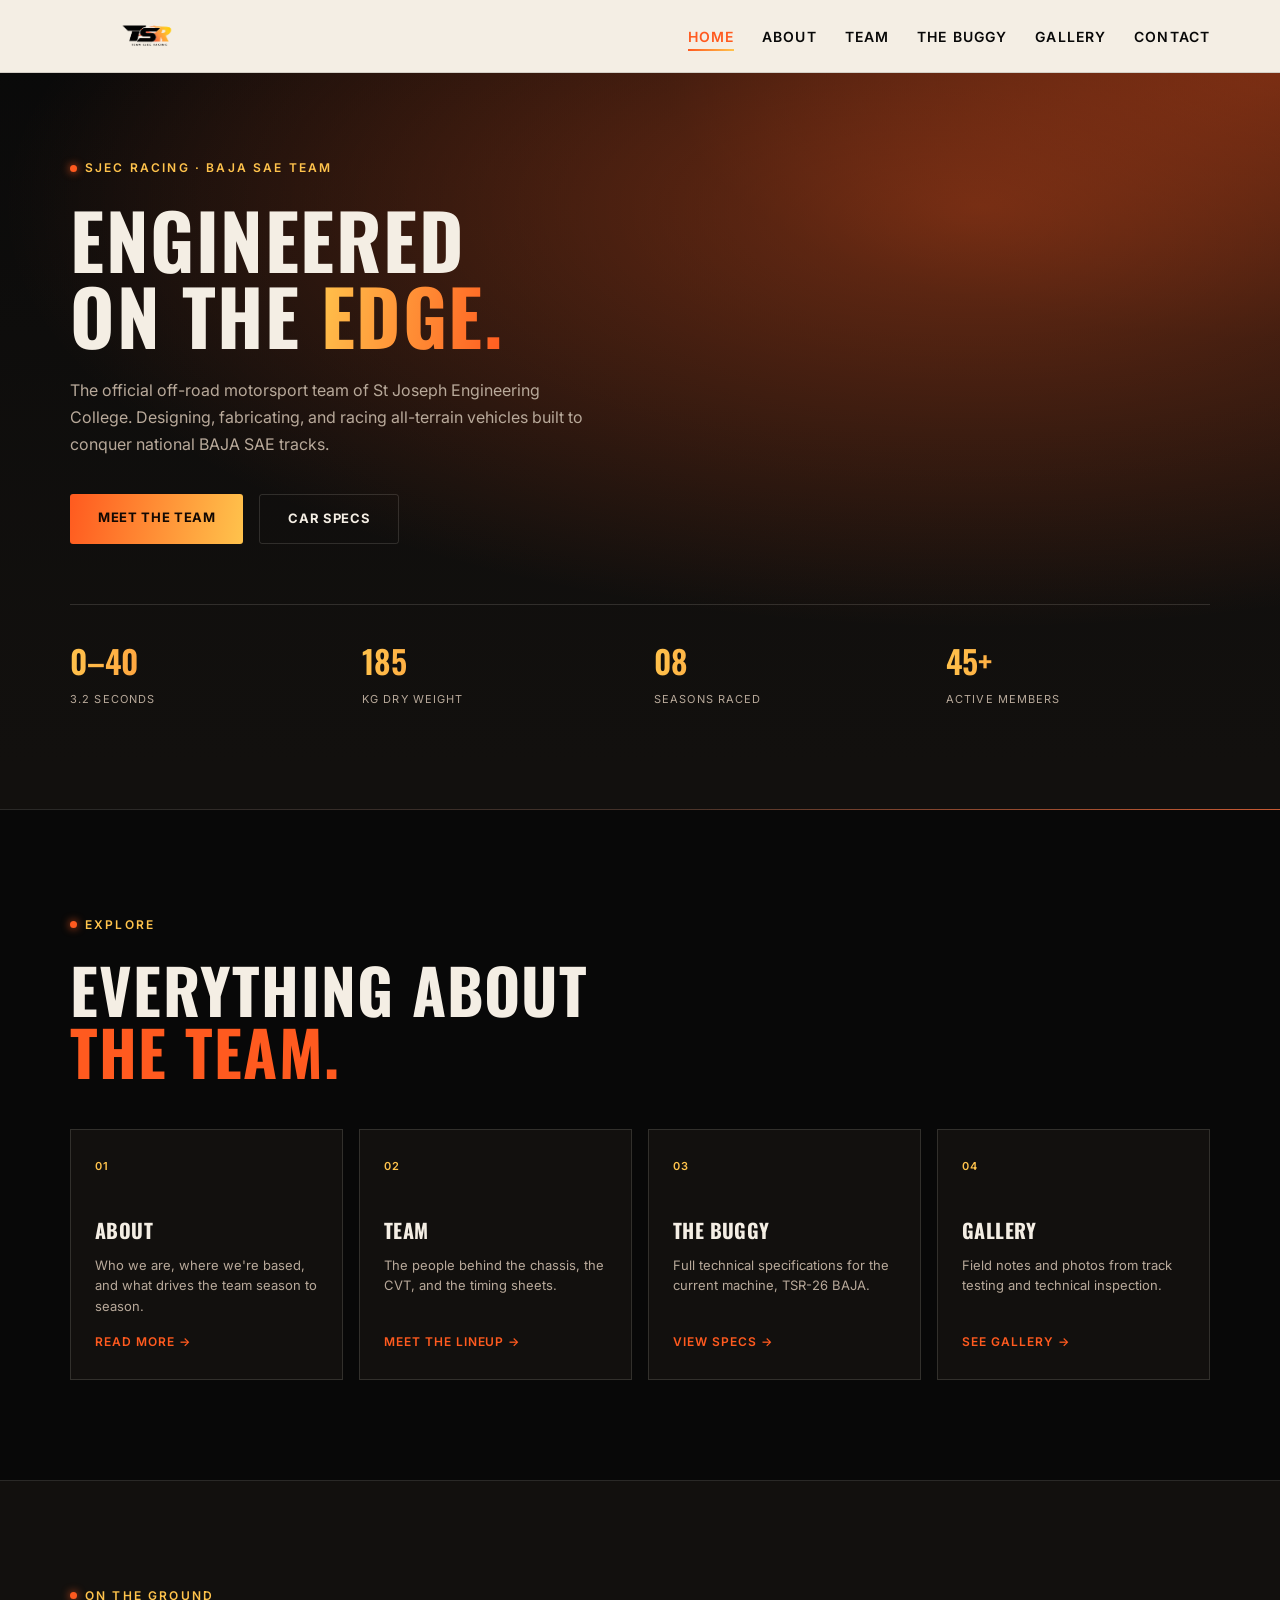
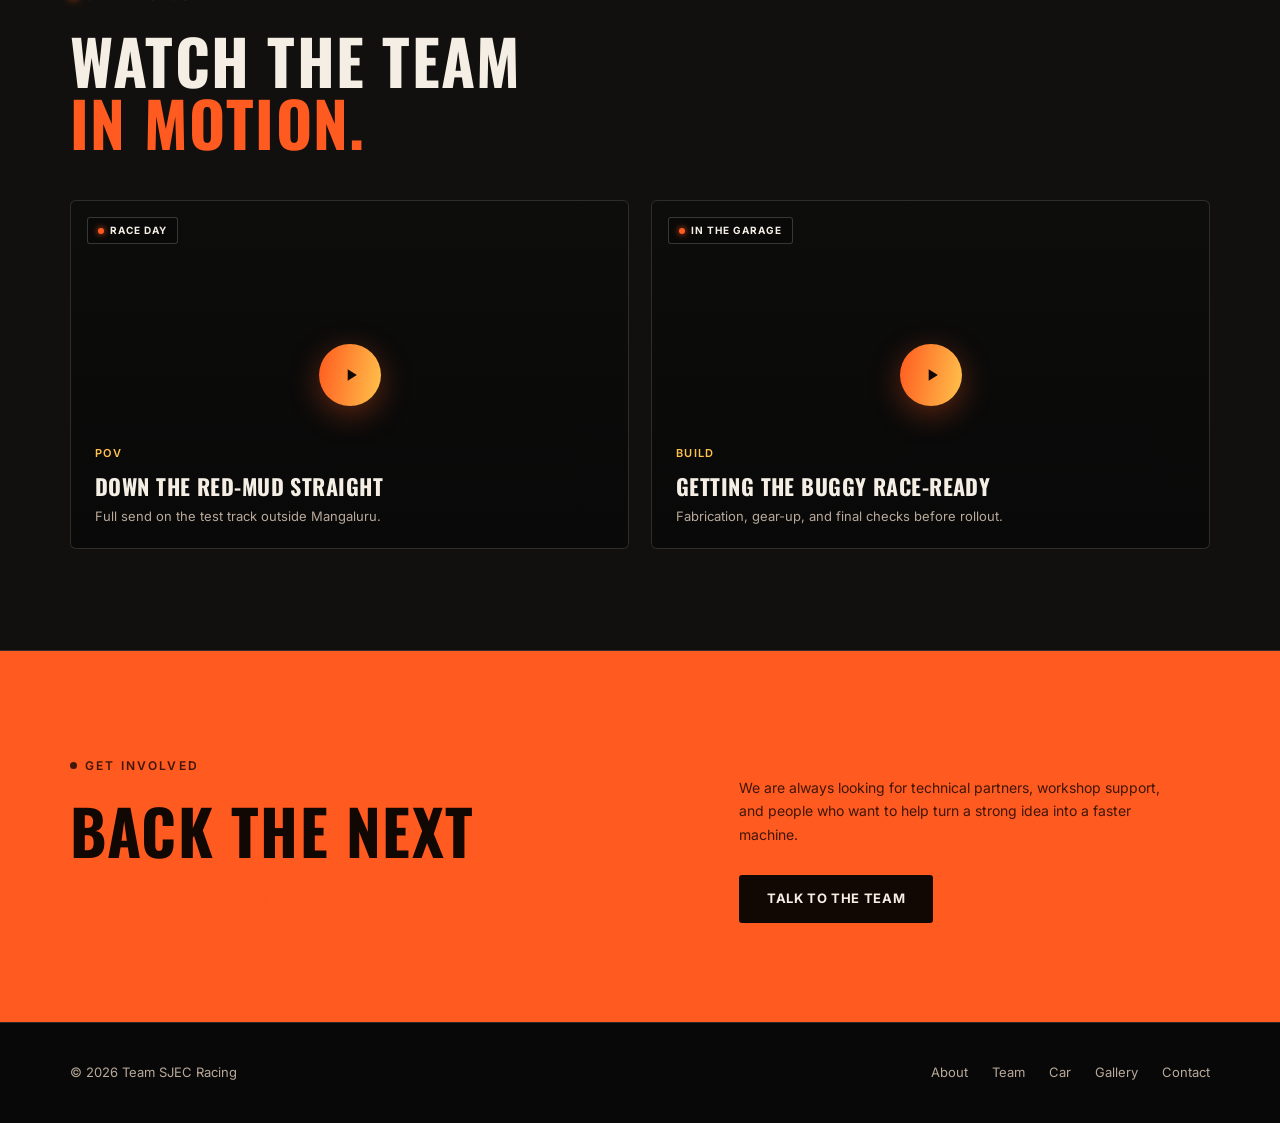
==== index.html @ 3e98de1a "Add files via upload" ====
<!DOCTYPE html>
<html lang="en">
<head>
  <meta charset="UTF-8">
  <meta name="viewport" content="width=device-width, initial-scale=1.0">
  <title>Team SJEC Racing — Home</title>
  <link rel="preconnect" href="https://fonts.googleapis.com">
  <link href="https://fonts.googleapis.com/css2?family=Oswald:wght@400;500;600;700&family=Inter:wght@400;500;600&display=swap" rel="stylesheet">
  <link rel="stylesheet" href="style.css">
</head>
<body>

  <!-- Navigation -->
  <header>
    <div class="wrap">
      <nav>
        <a href="index.html" class="logo-link">
          <img src="logo.png" alt="Team SJEC Racing logo">
        </a>
        <ul class="navlinks">
          <li><a href="index.html" class="active">Home</a></li>
          <li><a href="about.html">About</a></li>
          <li><a href="team.html">Team</a></li>
          <li><a href="car.html">The Buggy</a></li>
          <li><a href="gallery.html">Gallery</a></li>
          <li><a href="contact.html">Contact</a></li>
        </ul>
      </nav>
    </div>
  </header>

  <!-- Hero Section -->
  <section class="hero">
    <div class="hero-media" id="hero-media"></div>
    <div class="wrap">
      <div class="eyebrow"><span class="dot"></span> <span id="team-tagline-eyebrow">SJEC RACING · BAJA SAE TEAM</span></div>
      <h1 id="hero-title">Engineered<br>on the <span class="accent">edge.</span></h1>
      <p class="lede" id="hero-desc"></p>

      <div class="hero-ctas">
        <a class="btn-primary" href="team.html">Meet The Team</a>
        <a class="btn-ghost" href="car.html">Car Specs</a>
      </div>

      <div class="stat-strip" id="stats-container">
        <!-- Injected via data.js -->
      </div>
    </div>
  </section>

  <!-- Section teasers, each linking to its own dedicated page -->
  <section class="content-section">
    <div class="wrap">
      <div class="section-heading">
        <div class="eyebrow"><span class="dot"></span> EXPLORE</div>
        <h2>Everything about<br><span class="accent">the team.</span></h2>
      </div>
      <div class="teaser-grid">
        <a class="teaser-card" href="about.html">
          <span class="card-index">01</span>
          <h3>About</h3>
          <p>Who we are, where we're based, and what drives the team season to season.</p>
          <span class="teaser-go">Read more →</span>
        </a>
        <a class="teaser-card" href="team.html">
          <span class="card-index">02</span>
          <h3>Team</h3>
          <p>The people behind the chassis, the CVT, and the timing sheets.</p>
          <span class="teaser-go">Meet the lineup →</span>
        </a>
        <a class="teaser-card" href="car.html">
          <span class="card-index">03</span>
          <h3>The Buggy</h3>
          <p>Full technical specifications for the current machine, <span id="teaser-car-model"></span>.</p>
          <span class="teaser-go">View specs →</span>
        </a>
        <a class="teaser-card" href="gallery.html">
          <span class="card-index">04</span>
          <h3>Gallery</h3>
          <p>Field notes and photos from track testing and technical inspection.</p>
          <span class="teaser-go">See gallery →</span>
        </a>
      </div>
    </div>
  </section>

  <!-- Video Reel Showcase -->
  <section class="reel-section">
    <div class="wrap">
      <div class="section-heading">
        <div class="eyebrow"><span class="dot"></span> ON THE GROUND</div>
        <h2>Watch the team<br><span class="accent">in motion.</span></h2>
      </div>
      <div class="reel-grid">
        <article class="reel-card" tabindex="0">
          <span class="reel-badge"><span class="rec-dot"></span> RACE DAY</span>
          <video src="assets/videos/reel-join.mp4" poster="assets/images/reel-join-poster.jpg" muted loop playsinline preload="metadata"></video>
          <button class="reel-play" aria-label="Play race day clip">
            <svg viewBox="0 0 24 24"><path d="M8 5v14l11-7z"/></svg>
          </button>
          <div class="reel-info">
            <span class="card-index">POV</span>
            <h3>Down the red-mud straight</h3>
            <p>Full send on the test track outside Mangaluru.</p>
          </div>
        </article>
        <article class="reel-card" tabindex="0">
          <span class="reel-badge"><span class="rec-dot"></span> IN THE GARAGE</span>
          <video src="assets/videos/reel-recruit.mp4" poster="assets/images/reel-recruit-poster.jpg" muted loop playsinline preload="metadata"></video>
          <button class="reel-play" aria-label="Play garage clip">
            <svg viewBox="0 0 24 24"><path d="M8 5v14l11-7z"/></svg>
          </button>
          <div class="reel-info">
            <span class="card-index">BUILD</span>
            <h3>Getting the buggy race-ready</h3>
            <p>Fabrication, gear-up, and final checks before rollout.</p>
          </div>
        </article>
      </div>
    </div>
  </section>

  <section class="contact-section" id="contact">
    <div class="wrap contact-inner">
      <div>
        <div class="eyebrow"><span class="dot"></span> GET INVOLVED</div>
        <h2>Back the next<br><span class="accent">starting line.</span></h2>
      </div>
      <div class="contact-copy">
        <p>We are always looking for technical partners, workshop support, and people who want to help turn a strong idea into a faster machine.</p>
        <a class="btn-primary" href="contact.html">Talk to the team</a>
      </div>
    </div>
  </section>

  <!-- Global Footer -->
  <footer>
    <div class="wrap footer-inner">
      <div id="footer-copy">© 2026 Team SJEC Racing</div>
      <div class="footer-links">
        <a href="about.html">About</a>
        <a href="team.html">Team</a>
        <a href="car.html">Car</a>
        <a href="gallery.html">Gallery</a>
        <a href="contact.html">Contact</a>
      </div>
    </div>
  </footer>

  <!-- Script Injection -->
  <script src="data.js"></script>
  <script>
    document.getElementById('hero-desc').textContent = TSR_DATA.team.description;

    document.getElementById('hero-media').innerHTML =
      `<video autoplay muted loop playsinline preload="auto" poster="assets/images/hero-poster.jpg" aria-hidden="true">
         <source src="assets/videos/hero-loop.mp4" type="video/mp4">
       </video>`;

    document.getElementById('teaser-car-model').textContent = TSR_DATA.featuredCar.model;

    const statsContainer = document.getElementById('stats-container');
    statsContainer.innerHTML = TSR_DATA.team.stats.map(stat => `
      <div class="stat">
        <b>${stat.value}</b>
        <span>${stat.label}</span>
      </div>
    `).join('');
  </script>
  <script src="motion.js"></script>
</body>
</html>
---- style.css ----
:root {
  --black: #080808;
  --charcoal: #12100e;
  --orange-hot: #FF5A1F;
  --orange-deep: #b93f16;
  --gold: #ffc34c;
  --cream: #F4EEE4;
  --muted: #B8A99A;
  --line: rgba(244, 238, 228, 0.14);
}

* {
  box-sizing: border-box;
  margin: 0;
  padding: 0;
}

body {
  background: var(--black);
  color: var(--cream);
  font-family: 'Inter', sans-serif;
  overflow-x: hidden;
  line-height: 1.5;
}

h1, h2, h3, h4, .display {
  font-family: 'Oswald', sans-serif;
  text-transform: uppercase;
  letter-spacing: 0.02em;
}

a {
  color: inherit;
  text-decoration: none;
}

.wrap {
  max-width: 1200px;
  margin: 0 auto;
  padding: 0 30px;
}

/* Header & Navigation */
header {
  position: sticky;
  top: 0;
  z-index: 100;
  background: var(--cream);
  backdrop-filter: blur(10px);
  border-bottom: 1px solid rgba(8, 8, 8, 0.14);
}

nav {
  display: flex;
  align-items: center;
  justify-content: space-between;
  padding: 12px 0;
}

.logo-link {
  display: flex;
  align-items: center;
  gap: 12px;
}

.logo-link img {
  height: 48px;
  width: 154px;
  object-fit: contain;
  display: block;
}

.logo-link span {
  display: none;
}

.navlinks {
  display: flex;
  gap: 28px;
  list-style: none;
}

.navlinks a {
  font-size: 14px;
  font-weight: 600;
  letter-spacing: 0.08em;
  text-transform: uppercase;
  color: var(--black);
  transition: color 0.2s ease;
}

.navlinks a:hover,
.navlinks a.active {
  color: var(--orange-hot);
}

/* Hero Section */
.hero {
  position: relative;
  padding: 80px 0 100px;
  background:
    radial-gradient(120% 90% at 75% 20%, rgba(255, 90, 31, 0.25), transparent 60%),
    radial-gradient(80% 60% at 100% 0%, var(--orange-deep) 0%, transparent 60%),
    linear-gradient(180deg, var(--black) 0%, var(--charcoal) 100%);
  border-bottom: 1px solid var(--line);
  overflow: hidden;
}

.hero-media {
  position: absolute;
  inset: 0;
  z-index: 0;
}

.hero-media img {
  width: 100%;
  height: 100%;
  object-fit: cover;
  opacity: 0.28;
  filter: grayscale(25%) contrast(1.05);
}

.hero-media::after {
  content: "";
  position: absolute;
  inset: 0;
  background:
    radial-gradient(120% 90% at 75% 20%, rgba(255, 90, 31, 0.35), transparent 60%),
    linear-gradient(180deg, rgba(11, 11, 11, 0.55) 0%, var(--charcoal) 92%);
}

.hero > .wrap {
  position: relative;
  z-index: 1;
}

.eyebrow {
  display: inline-flex;
  align-items: center;
  gap: 8px;
  font-size: 12px;
  letter-spacing: 0.18em;
  color: var(--gold);
  font-weight: 600;
  margin-bottom: 24px;
}

.eyebrow .dot {
  width: 7px;
  height: 7px;
  border-radius: 50%;
  background: var(--orange-hot);
  box-shadow: 0 0 8px var(--orange-hot);
}

.hero h1 {
  font-size: clamp(48px, 6vw, 76px);
  line-height: 1;
  font-weight: 700;
  max-width: 850px;
}

.hero h1 .accent {
  background: linear-gradient(100deg, var(--gold), var(--orange-hot));
  -webkit-background-clip: text;
  background-clip: text;
  color: transparent;
}

.hero p.lede {
  max-width: 520px;
  margin-top: 24px;
  font-size: 16px;
  color: var(--muted);
  line-height: 1.7;
}

.hero-ctas {
  display: flex;
  gap: 16px;
  margin-top: 36px;
}

.btn-primary {
  padding: 14px 28px;
  font-weight: 700;
  font-size: 13px;
  letter-spacing: 0.05em;
  text-transform: uppercase;
  background: linear-gradient(100deg, var(--orange-hot), var(--gold));
  color: #120803;
  border-radius: 3px;
  display: inline-block;
  transition: transform 0.15s ease, opacity 0.2s ease;
}

.btn-ghost {
  padding: 14px 28px;
  font-weight: 700;
  font-size: 13px;
  letter-spacing: 0.05em;
  text-transform: uppercase;
  border: 1px solid var(--line);
  color: var(--cream);
  border-radius: 3px;
  display: inline-block;
  transition: background 0.2s ease;
}

.btn-primary:hover { opacity: 0.92; transform: translateY(-1px); }
.btn-ghost:hover { background: rgba(255, 255, 255, 0.05); }

/* Quick Stats Bar */
.stat-strip {
  display: grid;
  grid-template-columns: repeat(auto-fit, minmax(130px, 1fr));
  gap: 28px;
  margin-top: 60px;
  padding-top: 32px;
  border-top: 1px solid var(--line);
}

.stat b {
  display: block;
  font-family: 'Oswald';
  font-size: 32px;
  font-weight: 600;
  background: linear-gradient(100deg, var(--gold), var(--orange-hot));
  -webkit-background-clip: text;
  background-clip: text;
  color: transparent;
}

.stat span {
  font-size: 11px;
  letter-spacing: 0.1em;
  color: var(--muted);
  text-transform: uppercase;
}

/* Feature Spotlight Grid */
.spotlight {
  padding: 90px 0;
  background: var(--charcoal);
  border-bottom: 1px solid var(--line);
}

.spotlight-grid {
  display: grid;
  grid-template-columns: 1.1fr 0.9fr;
  gap: 50px;
  align-items: center;
}

.spotlight-image {
  position: relative;
  min-height: 420px;
  border: 1px solid var(--line);
  border-radius: 4px;
  overflow: hidden;
  background:
    linear-gradient(135deg, rgba(255, 90, 31, 0.2), transparent 45%),
    repeating-linear-gradient(135deg, rgba(244, 238, 228, 0.06) 0 1px, transparent 1px 18px),
    #0d0d0c;
  display: flex;
  flex-direction: column;
  justify-content: space-between;
  padding: 34px;
}

.spotlight-image img {
  position: absolute;
  inset: 0;
  width: 100%;
  height: 100%;
  object-fit: cover;
  z-index: 0;
}

.spotlight-image.has-photo::before {
  content: "";
  position: absolute;
  inset: 0;
  z-index: 1;
  background: linear-gradient(180deg, rgba(11, 11, 11, 0) 40%, rgba(11, 11, 11, 0.85) 100%);
}

.spotlight-image.has-photo .machine-number,
.spotlight-image.has-photo .machine-label {
  position: relative;
  z-index: 2;
}

.spotlight-image.has-photo .machine-number {
  font-size: clamp(56px, 9vw, 110px);
}

.machine-number {
  font-family: 'Oswald', sans-serif;
  font-size: clamp(100px, 18vw, 220px);
  line-height: 0.8;
  color: var(--cream);
  letter-spacing: -0.02em;
}

.machine-number span {
  color: var(--orange-hot);
}

.machine-label {
  align-self: flex-end;
  max-width: 180px;
  color: var(--gold);
  font-size: 11px;
  font-weight: 600;
  letter-spacing: 0.15em;
  line-height: 1.5;
  text-align: right;
}

.content-section {
  padding: 100px 0;
  background: var(--black);
  border-bottom: 1px solid var(--line);
}

.section-heading {
  margin-bottom: 48px;
}

.section-heading h2,
.contact-section h2 {
  font-size: clamp(38px, 5vw, 62px);
  line-height: 1;
}

.section-heading .accent,
.contact-section .accent {
  color: var(--orange-hot);
}

.member-grid,
.gallery-grid {
  display: grid;
  grid-template-columns: repeat(3, 1fr);
  gap: 16px;
}

.member-card,
.field-card {
  border: 1px solid var(--line);
  background: var(--charcoal);
  overflow: hidden;
}

.field-photo {
  position: relative;
  aspect-ratio: 4 / 3;
  background: #161412;
  overflow: hidden;
}

.field-photo img {
  width: 100%;
  height: 100%;
  object-fit: cover;
  display: block;
  transition: transform 0.4s ease;
}

.field-card:hover .field-photo img {
  transform: scale(1.04);
}

.field-photo .field-number {
  position: absolute;
  top: 14px;
  left: 14px;
  padding: 4px 10px;
  background: rgba(11, 11, 11, 0.7);
  border: 1px solid rgba(244, 238, 228, 0.25);
  border-radius: 3px;
}

.field-card-body {
  padding: 22px 24px 26px;
}

.member-card {
  display: flex;
  flex-direction: column;
}

.card-index,
.card-subteam,
.field-number {
  color: var(--gold);
  font-size: 11px;
  font-weight: 600;
  letter-spacing: 0.12em;
  text-transform: uppercase;
}

.member-card h3 {
  margin-top: 42px;
  font-size: 25px;
}

.field-card h3 {
  margin-top: 0;
  font-size: 20px;
}

.member-card p,
.field-card p,
.contact-copy p {
  color: var(--muted);
  font-size: 14px;
  line-height: 1.7;
}

.member-card p {
  margin: 12px 0 24px;
}

.card-subteam {
  margin-top: auto;
  color: var(--orange-hot);
}

.gallery-section {
  background: var(--charcoal);
}

.field-photo.no-photo {
  display: flex;
  align-items: flex-end;
  padding: 22px;
  background: linear-gradient(145deg, rgba(255, 90, 31, 0.16), transparent 50%), #161412;
}

.field-card-2 .field-photo.no-photo { background: linear-gradient(145deg, rgba(255, 195, 76, 0.14), transparent 50%), #161412; }
.field-card-3 .field-photo.no-photo { background: linear-gradient(145deg, rgba(244, 238, 228, 0.1), transparent 50%), #161412; }

.field-number {
  font-family: 'Oswald', sans-serif;
  font-size: 42px;
  color: var(--orange-hot);
}

.field-card h3 {
  margin: 0 0 10px;
}

.contact-section {
  padding: 100px 0;
  background: var(--orange-hot);
  color: #120803;
}

.contact-section .eyebrow,
.contact-section .contact-copy p {
  color: #3f1609;
}

.contact-section .eyebrow .dot {
  background: #3f1609;
  box-shadow: none;
}

.contact-inner {
  display: grid;
  grid-template-columns: 1fr 0.8fr;
  gap: 80px;
  align-items: end;
}

.contact-copy p {
  margin-bottom: 28px;
  max-width: 430px;
}

.contact-section .btn-primary {
  background: #120803;
  color: var(--cream);
}

.spec-table {
  background: rgba(255, 90, 31, 0.05);
  border: 1px solid var(--line);
  border-radius: 4px;
  padding: 30px;
}

.spec-table h3 {
  font-size: 14px;
  letter-spacing: 0.12em;
  color: var(--gold);
  margin-bottom: 20px;
}

.spec-row {
  display: flex;
  justify-content: space-between;
  padding: 12px 0;
  border-bottom: 1px solid var(--line);
  font-size: 14px;
}

.spec-row:last-child { border-bottom: none; }
.spec-row span { color: var(--muted); }
.spec-row b { color: var(--cream); font-weight: 600; }

/* Interior page header (About / Team / Car / Gallery / Contact) */
.page-header {
  position: relative;
  padding: 64px 0 56px;
  background:
    radial-gradient(120% 90% at 75% 20%, rgba(255, 90, 31, 0.2), transparent 60%),
    linear-gradient(180deg, var(--black) 0%, var(--charcoal) 100%);
  border-bottom: 1px solid var(--line);
}

.page-header h1 {
  font-size: clamp(38px, 5vw, 60px);
  line-height: 1.02;
  font-weight: 700;
  max-width: 750px;
}

.page-header .lede {
  max-width: 560px;
  margin-top: 18px;
  font-size: 16px;
  color: var(--muted);
  line-height: 1.7;
}

/* Home page teaser grid */
.teaser-grid {
  display: grid;
  grid-template-columns: repeat(4, 1fr);
  gap: 16px;
}

.teaser-card {
  padding: 28px 24px;
  border: 1px solid var(--line);
  background: var(--charcoal);
  display: flex;
  flex-direction: column;
  min-height: 190px;
  transition: border-color 0.2s ease, transform 0.15s ease;
}

.teaser-card:hover {
  border-color: var(--orange-hot);
  transform: translateY(-2px);
}

.teaser-card h3 {
  font-size: 20px;
  margin-top: 40px;
}

.teaser-card p {
  color: var(--muted);
  font-size: 13px;
  line-height: 1.6;
  margin-top: 10px;
  flex: 1;
}

.teaser-card .teaser-go {
  margin-top: 16px;
  font-size: 12px;
  font-weight: 600;
  letter-spacing: 0.08em;
  text-transform: uppercase;
  color: var(--orange-hot);
}

/* About page layout */
.about-grid {
  display: grid;
  grid-template-columns: 1fr 1fr;
  gap: 60px;
  align-items: start;
}

.about-copy p {
  color: var(--muted);
  font-size: 15px;
  line-height: 1.8;
  margin-bottom: 18px;
}

.about-facts {
  border: 1px solid var(--line);
  background: rgba(255, 90, 31, 0.05);
  border-radius: 4px;
  padding: 30px;
}

.about-facts .fact-row {
  display: flex;
  justify-content: space-between;
  padding: 14px 0;
  border-bottom: 1px solid var(--line);
  font-size: 14px;
}

.about-facts .fact-row:last-child { border-bottom: none; }
.about-facts .fact-row span { color: var(--muted); }
.about-facts .fact-row b { color: var(--cream); font-weight: 600; }

/* Contact standalone page */
.contact-page-section {
  padding: 100px 0;
  background: var(--orange-hot);
  color: #120803;
}

.contact-page-section .eyebrow,
.contact-page-section .contact-copy p {
  color: #3f1609;
}

.contact-page-section .eyebrow .dot {
  background: #3f1609;
  box-shadow: none;
}

.contact-page-section h1 {
  font-size: clamp(38px, 5vw, 60px);
  line-height: 1.02;
}

.contact-page-inner {
  display: grid;
  grid-template-columns: 1fr 0.8fr;
  gap: 80px;
  align-items: end;
}

.contact-details {
  margin-top: 24px;
  display: flex;
  flex-direction: column;
  gap: 10px;
  font-size: 14px;
  color: #3f1609;
}

/* Footer */
footer {
  padding: 40px 0;
  background: var(--black);
  border-top: 1px solid var(--line);
}

.footer-inner {
  display: flex;
  justify-content: space-between;
  align-items: center;
  font-size: 13px;
  color: var(--muted);
}

.footer-links {
  display: flex;
  gap: 24px;
}

@media (max-width: 860px) {
  .navlinks { display: none; }
  .spotlight-grid { grid-template-columns: 1fr; }
  .spotlight-image { min-height: 280px; }
  .member-grid, .gallery-grid, .contact-inner { grid-template-columns: 1fr; }
  .contact-inner { gap: 36px; }
  .footer-inner { flex-direction: column; gap: 20px; text-align: center; }
  .teaser-grid { grid-template-columns: repeat(2, 1fr); }
  .about-grid { grid-template-columns: 1fr; gap: 36px; }
  .contact-page-inner { grid-template-columns: 1fr; gap: 36px; }
}

@media (max-width: 520px) {
  .teaser-grid { grid-template-columns: 1fr; }
}

@media (max-width: 520px) {
  .wrap { padding: 0 20px; }
  .hero { padding: 60px 0 70px; }
  .hero-ctas { flex-direction: column; align-items: stretch; }
  .hero-ctas a { text-align: center; }
  .spotlight, .content-section, .contact-section { padding: 70px 0; }
  .spotlight-image { min-height: 240px; padding: 24px; }
  .spec-table { padding: 22px; }
  .spec-row { gap: 20px; }
  .spec-row b { text-align: right; }
}

/* ============================================================
   DYNAMIC / MOTION LAYER
   Added on top of the original design — same colors, same logo,
   just a more alive, modern-feeling site.
   ============================================================ */

/* ---------- Scroll progress bar ---------- */
.scroll-progress {
  position: fixed;
  top: 0;
  left: 0;
  height: 3px;
  width: 0%;
  background: linear-gradient(90deg, var(--gold), var(--orange-hot));
  box-shadow: 0 0 10px rgba(255, 90, 31, 0.6);
  z-index: 300;
  transition: width 0.08s linear;
}

/* ---------- Header motion ---------- */
header {
  transition: padding 0.3s ease, box-shadow 0.3s ease;
}

header.scrolled {
  box-shadow: 0 8px 30px rgba(0, 0, 0, 0.18);
}

header.scrolled nav {
  padding: 8px 0;
}

.logo-link img {
  transition: height 0.3s ease, width 0.3s ease;
}

header.scrolled .logo-link img {
  height: 38px;
  width: 122px;
}

.navlinks a {
  position: relative;
}

.navlinks a::after {
  content: "";
  position: absolute;
  left: 0;
  right: 0;
  bottom: -6px;
  height: 2px;
  background: linear-gradient(90deg, var(--orange-hot), var(--gold));
  transform: scaleX(0);
  transform-origin: left;
  transition: transform 0.25s ease;
}

.navlinks a:hover::after,
.navlinks a.active::after {
  transform: scaleX(1);
}

/* ---------- Mobile nav toggle (hamburger) ---------- */
.nav-toggle {
  display: none;
  flex-direction: column;
  justify-content: center;
  align-items: center;
  gap: 5px;
  width: 40px;
  height: 40px;
  background: transparent;
  border: none;
  cursor: pointer;
  z-index: 210;
}

.nav-toggle span {
  display: block;
  width: 22px;
  height: 2px;
  background: var(--black);
  border-radius: 2px;
  transition: transform 0.3s ease, opacity 0.3s ease;
}

.nav-toggle.open span:nth-child(1) {
  transform: translateY(7px) rotate(45deg);
}
.nav-toggle.open span:nth-child(2) {
  opacity: 0;
}
.nav-toggle.open span:nth-child(3) {
  transform: translateY(-7px) rotate(-45deg);
}

.nav-scrim {
  position: fixed;
  inset: 0;
  background: rgba(8, 8, 8, 0.55);
  opacity: 0;
  pointer-events: none;
  transition: opacity 0.3s ease;
  z-index: 190;
}

.nav-scrim.show {
  opacity: 1;
  pointer-events: auto;
}

body.nav-locked {
  overflow: hidden;
}

/* ---------- Scroll reveal ---------- */
.reveal {
  opacity: 0;
  transform: translateY(28px);
  transition: opacity 0.7s cubic-bezier(0.16, 1, 0.3, 1), transform 0.7s cubic-bezier(0.16, 1, 0.3, 1);
  will-change: opacity, transform;
}

.reveal.is-visible {
  opacity: 1;
  transform: translateY(0);
}

/* ---------- Count-up pop (for non-numeric stats) ---------- */
.count-pop {
  animation: countPop 0.5s cubic-bezier(0.34, 1.56, 0.64, 1);
}

@keyframes countPop {
  0% { transform: scale(0.6); opacity: 0; }
  100% { transform: scale(1); opacity: 1; }
}

/* ---------- Hero video background ---------- */
.hero-media {
  transition: transform 0.1s linear;
}

.hero-media video,
.hero-media img {
  width: 100%;
  height: 100%;
  object-fit: cover;
  opacity: 0.34;
  filter: grayscale(15%) contrast(1.05);
}

/* ---------- Page header background video (interior pages) ---------- */
.page-header {
  overflow: hidden;
}

.page-header-media {
  position: absolute;
  inset: 0;
  z-index: 0;
}

.page-header-media video {
  width: 100%;
  height: 100%;
  object-fit: cover;
  opacity: 0.22;
  filter: grayscale(30%) contrast(1.05);
}

.page-header-media::after {
  content: "";
  position: absolute;
  inset: 0;
  background:
    radial-gradient(120% 90% at 75% 20%, rgba(255, 90, 31, 0.22), transparent 60%),
    linear-gradient(180deg, rgba(8, 8, 8, 0.35) 0%, var(--charcoal) 96%);
}

.page-header > .wrap {
  position: relative;
  z-index: 1;
}

/* ---------- Magnetic buttons ---------- */
.btn-primary,
.btn-ghost {
  transition: transform 0.15s ease, opacity 0.2s ease, background 0.2s ease;
}

/* ---------- Video reel showcase ---------- */
.reel-section {
  padding: 100px 0;
  background: var(--charcoal);
  border-bottom: 1px solid var(--line);
}

.reel-grid {
  display: grid;
  grid-template-columns: repeat(2, 1fr);
  gap: 22px;
}

.reel-card {
  position: relative;
  aspect-ratio: 16 / 10;
  border-radius: 6px;
  overflow: hidden;
  border: 1px solid var(--line);
  background: #0d0d0c;
  cursor: pointer;
}

.reel-card video {
  position: absolute;
  inset: 0;
  width: 100%;
  height: 100%;
  object-fit: cover;
  display: block;
}

.reel-card::before {
  content: "";
  position: absolute;
  inset: 0;
  z-index: 1;
  background: linear-gradient(180deg, rgba(8, 8, 8, 0.05) 0%, rgba(8, 8, 8, 0.85) 100%);
  transition: opacity 0.3s ease;
  pointer-events: none;
}

.reel-card.is-playing::before {
  opacity: 0.35;
}

.reel-info {
  position: absolute;
  left: 0;
  right: 0;
  bottom: 0;
  z-index: 2;
  padding: 22px 24px;
  pointer-events: none;
}

.reel-info .card-index {
  display: block;
  margin-bottom: 8px;
}

.reel-info h3 {
  font-size: 22px;
  margin: 0 0 4px;
}

.reel-info p {
  color: var(--muted);
  font-size: 13px;
}

.reel-play {
  position: absolute;
  top: 50%;
  left: 50%;
  transform: translate(-50%, -50%);
  z-index: 3;
  width: 62px;
  height: 62px;
  border-radius: 50%;
  border: none;
  background: linear-gradient(100deg, var(--orange-hot), var(--gold));
  display: flex;
  align-items: center;
  justify-content: center;
  cursor: pointer;
  box-shadow: 0 8px 30px rgba(255, 90, 31, 0.35);
  transition: transform 0.25s ease, opacity 0.25s ease;
}

.reel-play svg {
  width: 20px;
  height: 20px;
  fill: #120803;
  margin-left: 3px;
}

.reel-card.is-playing .reel-play {
  opacity: 0;
  transform: translate(-50%, -50%) scale(0.7);
  pointer-events: none;
}

.reel-card:hover .reel-play {
  transform: translate(-50%, -50%) scale(1.08);
}

.reel-badge {
  position: absolute;
  top: 16px;
  left: 16px;
  z-index: 2;
  display: inline-flex;
  align-items: center;
  gap: 6px;
  padding: 5px 10px;
  background: rgba(8, 8, 8, 0.55);
  border: 1px solid rgba(244, 238, 228, 0.2);
  border-radius: 3px;
  font-size: 10px;
  font-weight: 700;
  letter-spacing: 0.1em;
  color: var(--cream);
}

.reel-badge .rec-dot {
  width: 6px;
  height: 6px;
  border-radius: 50%;
  background: var(--orange-hot);
  box-shadow: 0 0 6px var(--orange-hot);
  animation: recPulse 1.4s infinite;
}

@keyframes recPulse {
  0%, 100% { opacity: 1; }
  50% { opacity: 0.25; }
}

/* ---------- Reduced motion ---------- */
@media (prefers-reduced-motion: reduce) {
  .reveal { transition: none; opacity: 1; transform: none; }
  .count-pop { animation: none; }
  .hero-media, header, .logo-link img { transition: none; }
}

@media (max-width: 860px) {
  .nav-toggle { display: flex; }

  .navlinks {
    display: flex;
    position: fixed;
    top: 0;
    right: 0;
    height: 100vh;
    width: min(78vw, 320px);
    background: var(--cream);
    flex-direction: column;
    justify-content: center;
    align-items: flex-start;
    gap: 26px;
    padding: 40px;
    transform: translateX(100%);
    transition: transform 0.35s cubic-bezier(0.16, 1, 0.3, 1);
    z-index: 200;
    box-shadow: -10px 0 40px rgba(0, 0, 0, 0.25);
  }

  .navlinks.open {
    transform: translateX(0);
  }

  .navlinks a {
    font-size: 18px;
  }

  .reel-grid { grid-template-columns: 1fr; }
}

@media (max-width: 520px) {
  .reel-section { padding: 70px 0; }
}

.reel-card-wide {
  aspect-ratio: 21 / 9;
}

@media (max-width: 700px) {
  .reel-card-wide { aspect-ratio: 4 / 3; }
}
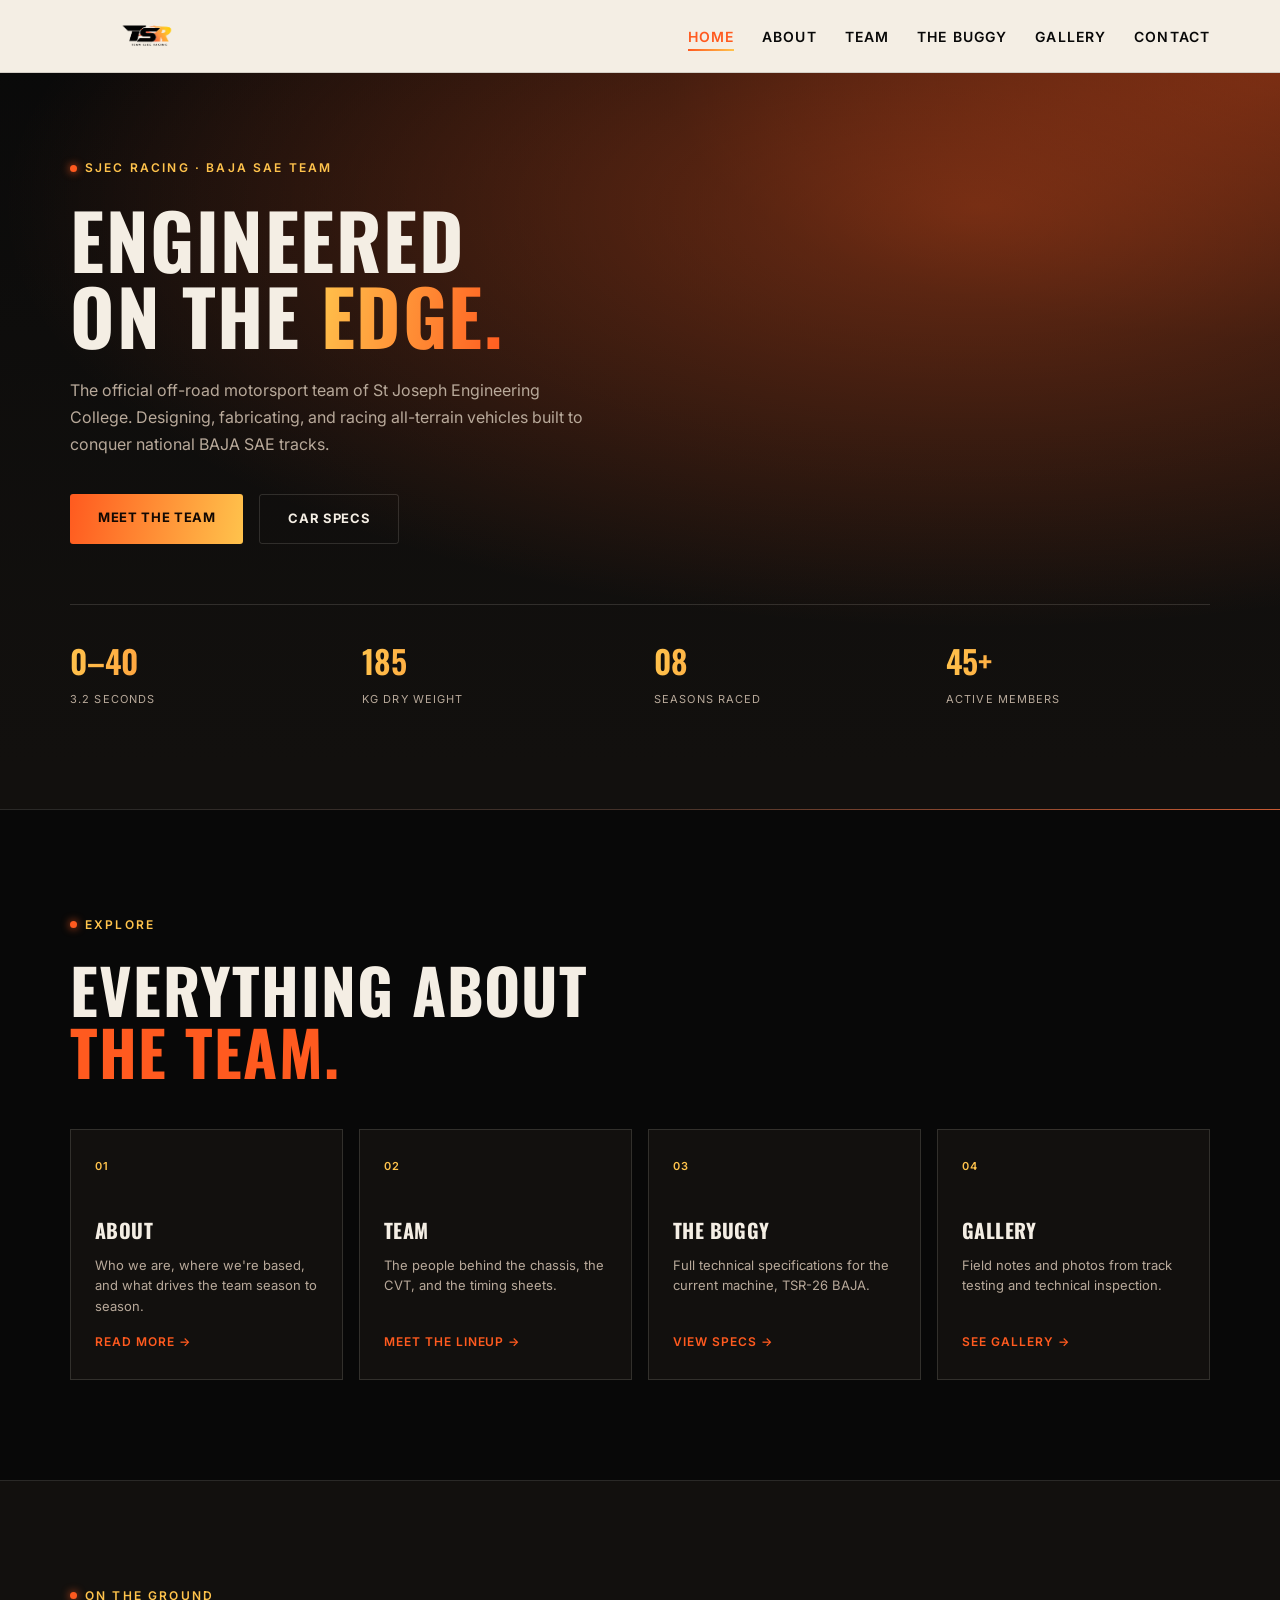
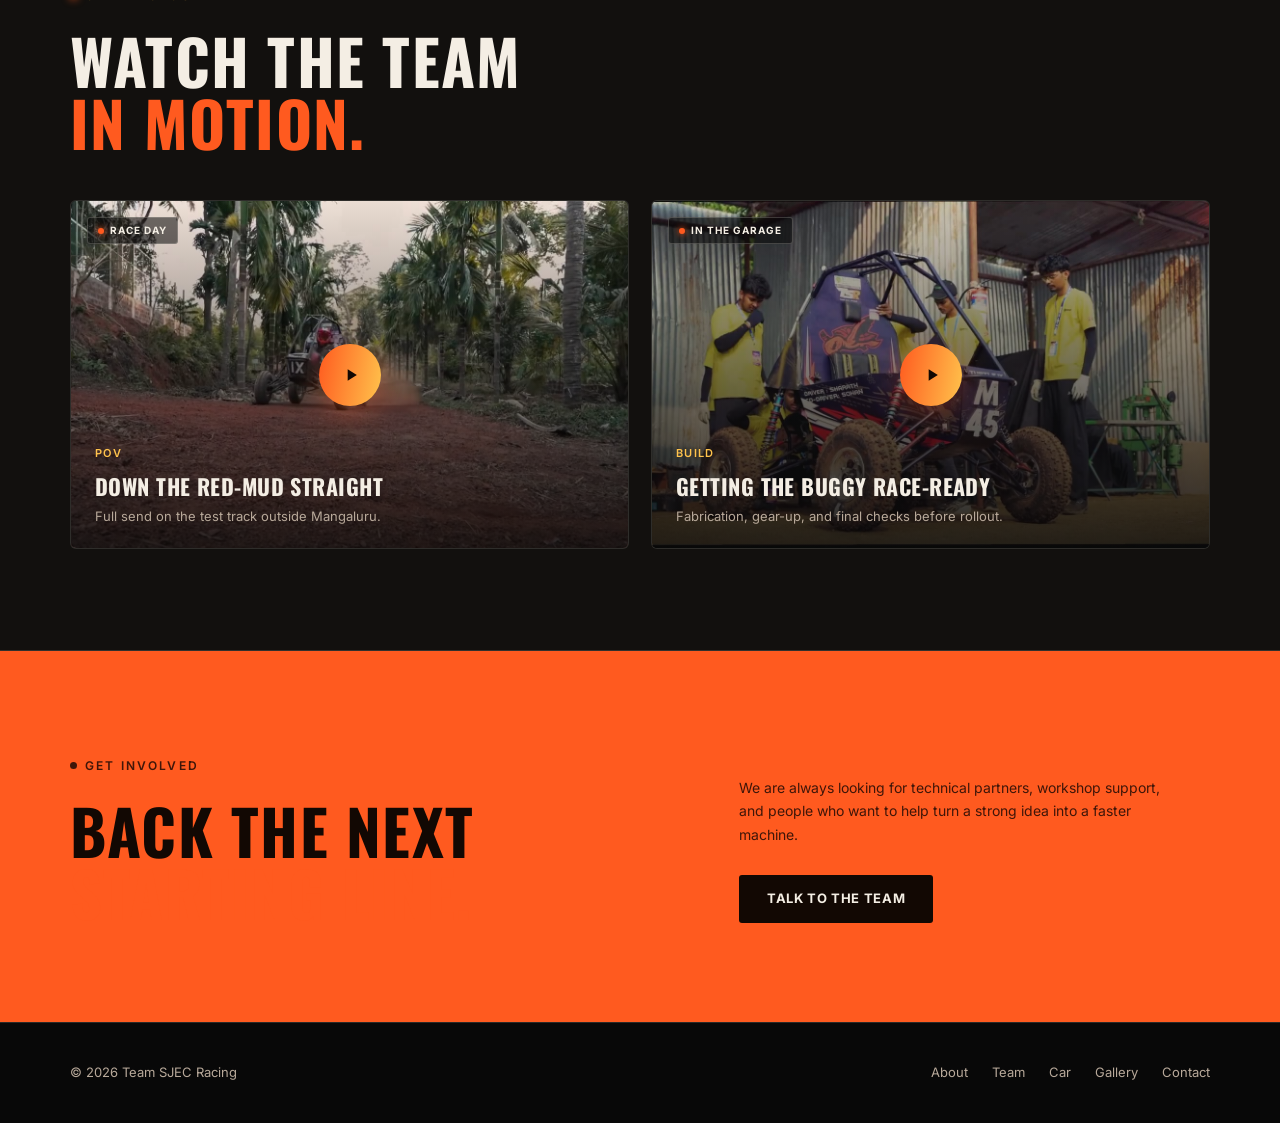
==== commit 9c1a3e5e: "Update video sources and posters in index.html" ====
--- a/index.html
+++ b/index.html
@@ -94,7 +94,7 @@
       <div class="reel-grid">
         <article class="reel-card" tabindex="0">
           <span class="reel-badge"><span class="rec-dot"></span> RACE DAY</span>
-          <video src="assets/videos/reel-join.mp4" poster="assets/images/reel-join-poster.jpg" muted loop playsinline preload="metadata"></video>
+          <video src="reel-join.mp4" poster="reel-join-poster.jpg" muted loop playsinline preload="metadata"></video>
           <button class="reel-play" aria-label="Play race day clip">
             <svg viewBox="0 0 24 24"><path d="M8 5v14l11-7z"/></svg>
           </button>
@@ -106,7 +106,7 @@
         </article>
         <article class="reel-card" tabindex="0">
           <span class="reel-badge"><span class="rec-dot"></span> IN THE GARAGE</span>
-          <video src="assets/videos/reel-recruit.mp4" poster="assets/images/reel-recruit-poster.jpg" muted loop playsinline preload="metadata"></video>
+          <video src="reel-recruit.mp4" poster="reel-recruit-poster.jpg" muted loop playsinline preload="metadata"></video>
           <button class="reel-play" aria-label="Play garage clip">
             <svg viewBox="0 0 24 24"><path d="M8 5v14l11-7z"/></svg>
           </button>
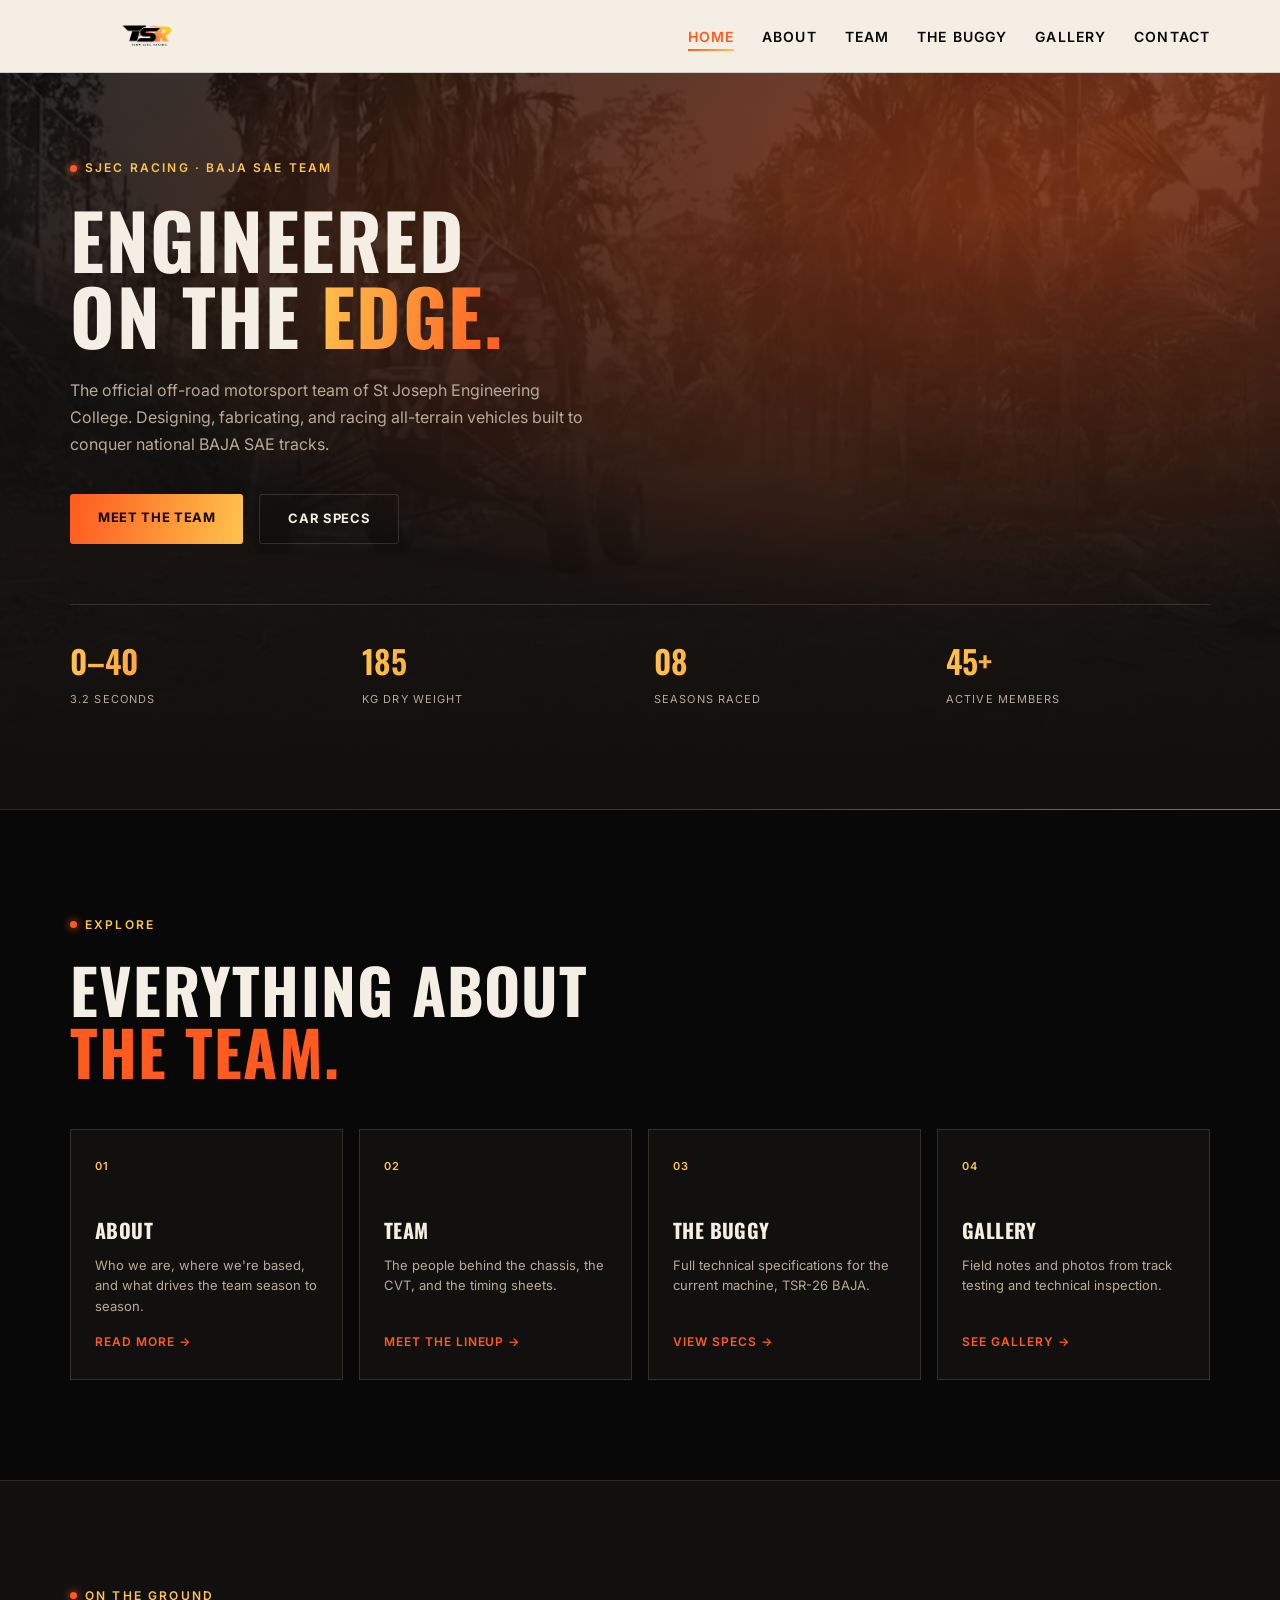
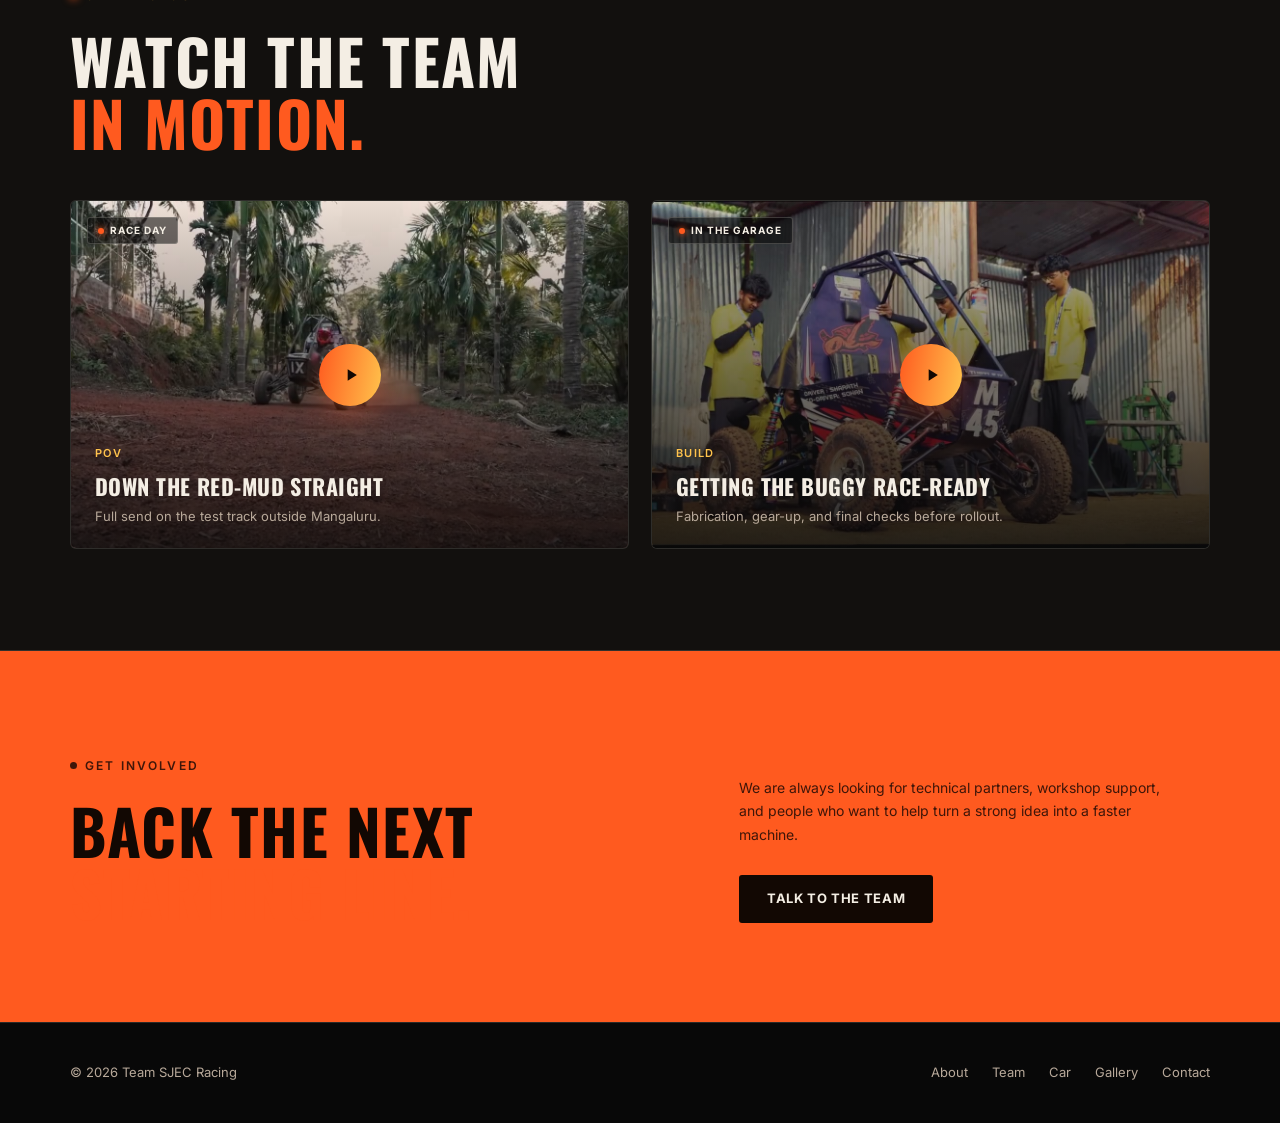
==== commit 69f47077: "Update index.html" ====
--- a/index.html
+++ b/index.html
@@ -153,8 +153,8 @@
     document.getElementById('hero-desc').textContent = TSR_DATA.team.description;
 
     document.getElementById('hero-media').innerHTML =
-      `<video autoplay muted loop playsinline preload="auto" poster="assets/images/hero-poster.jpg" aria-hidden="true">
-         <source src="assets/videos/hero-loop.mp4" type="video/mp4">
+      `<video autoplay muted loop playsinline preload="auto" poster="hero-poster.jpg" aria-hidden="true">
+         <source src="hero-loop.mp4" type="video/mp4">
        </video>`;
 
     document.getElementById('teaser-car-model').textContent = TSR_DATA.featuredCar.model;
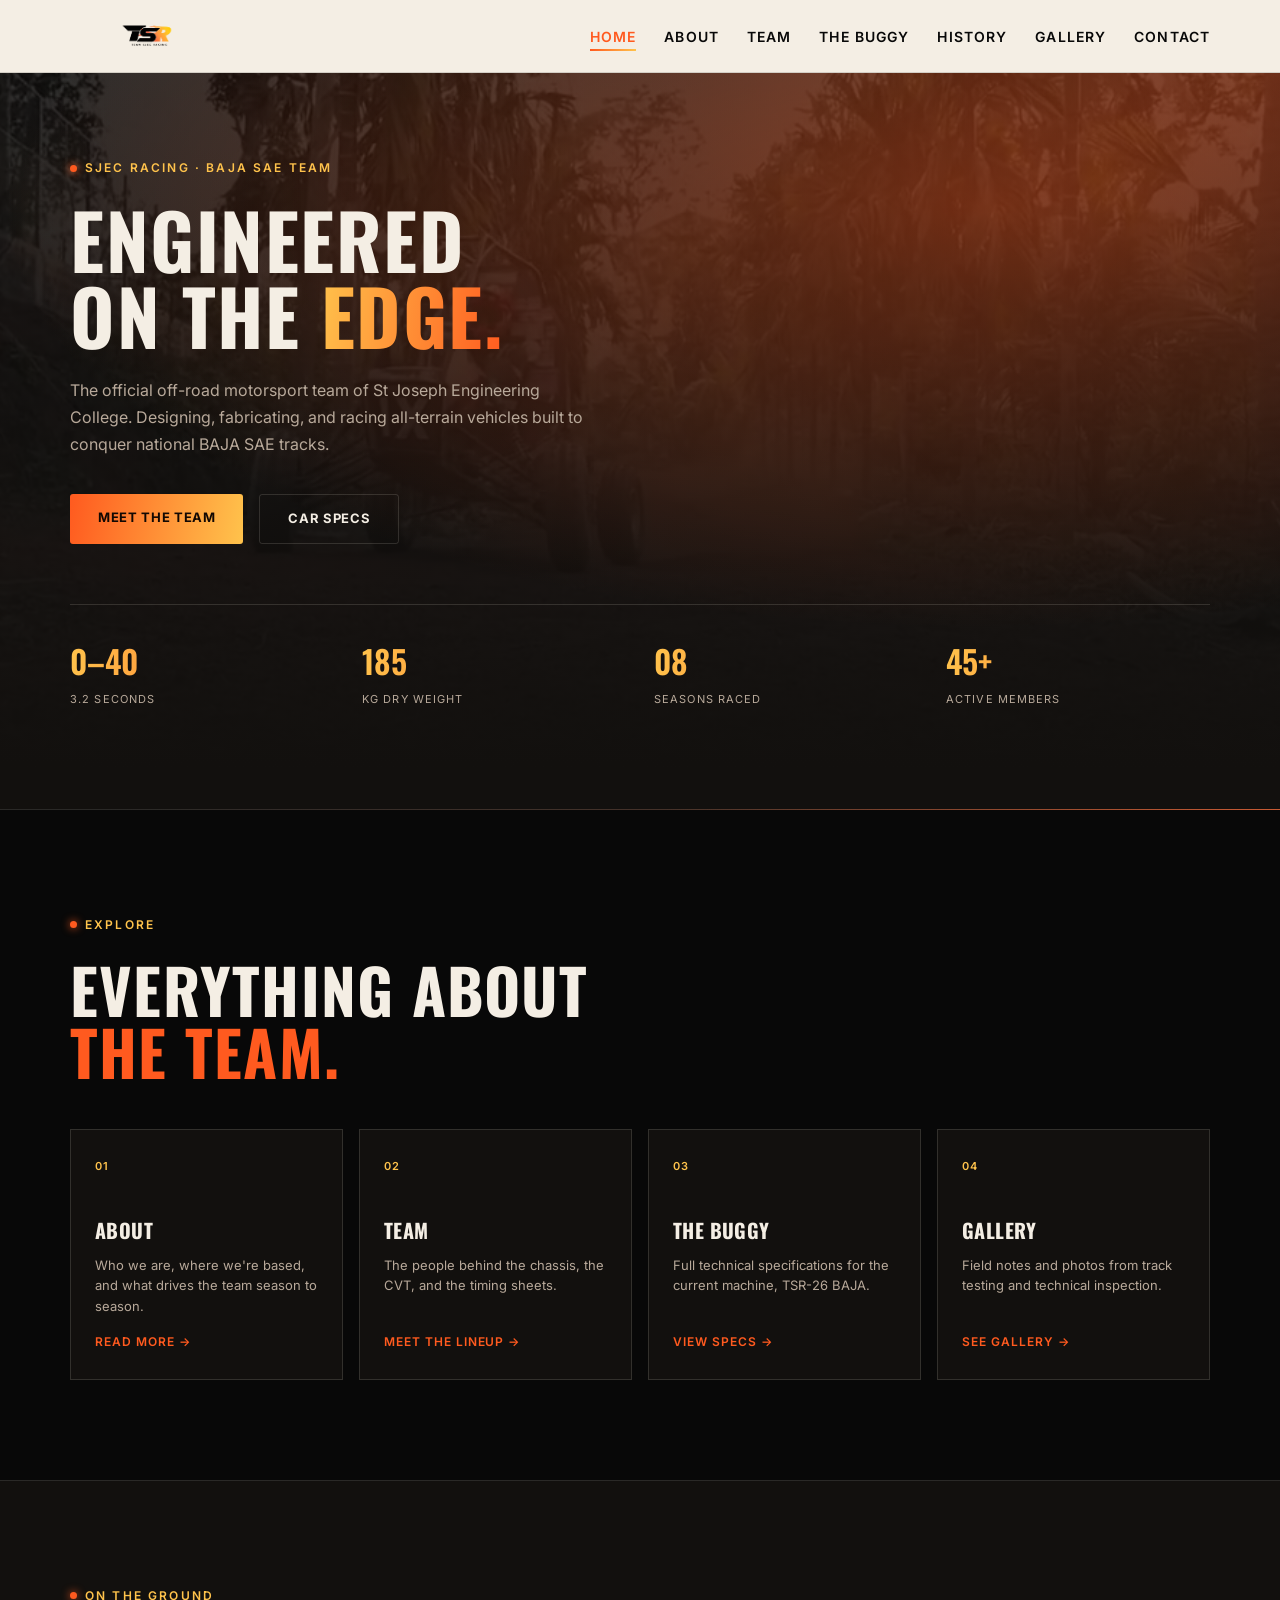
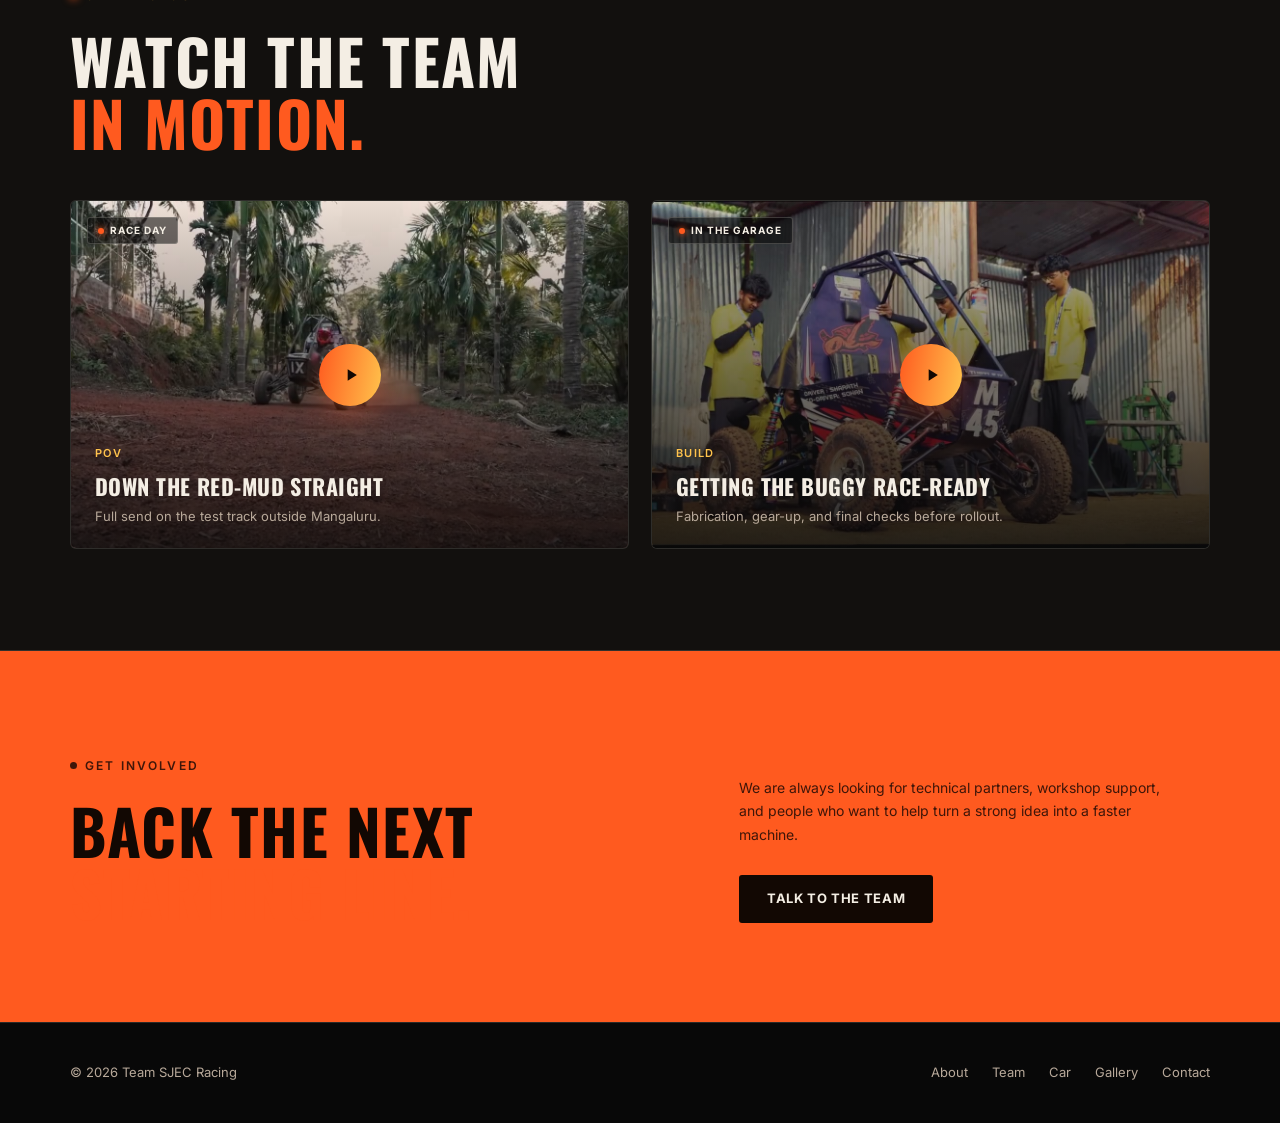
==== commit 792532b3: "Add History link to navigation menu" ====
--- a/index.html
+++ b/index.html
@@ -22,6 +22,7 @@
           <li><a href="about.html">About</a></li>
           <li><a href="team.html">Team</a></li>
           <li><a href="car.html">The Buggy</a></li>
+          <li><a href="history.html">History</a></li>
           <li><a href="gallery.html">Gallery</a></li>
           <li><a href="contact.html">Contact</a></li>
         </ul>
@@ -154,7 +155,7 @@
 
     document.getElementById('hero-media').innerHTML =
       `<video autoplay muted loop playsinline preload="auto" poster="hero-poster.jpg" aria-hidden="true">
-         <source src="hero-loop.mp4" type="video/mp4">
+        <source src="hero-loop.mp4" type="video/mp4">
        </video>`;
 
     document.getElementById('teaser-car-model').textContent = TSR_DATA.featuredCar.model;
--- a/style.css
+++ b/style.css
@@ -1038,7 +1038,7 @@
   .hero-media, header, .logo-link img { transition: none; }
 }
 
-@media (max-width: 860px) {
+@media (max-width: 860px) {header { z-index: 300; }
   .nav-toggle { display: flex; }
 
   .navlinks {
@@ -1081,4 +1081,4 @@
 
 @media (max-width: 700px) {
   .reel-card-wide { aspect-ratio: 4 / 3; }
-}+}
